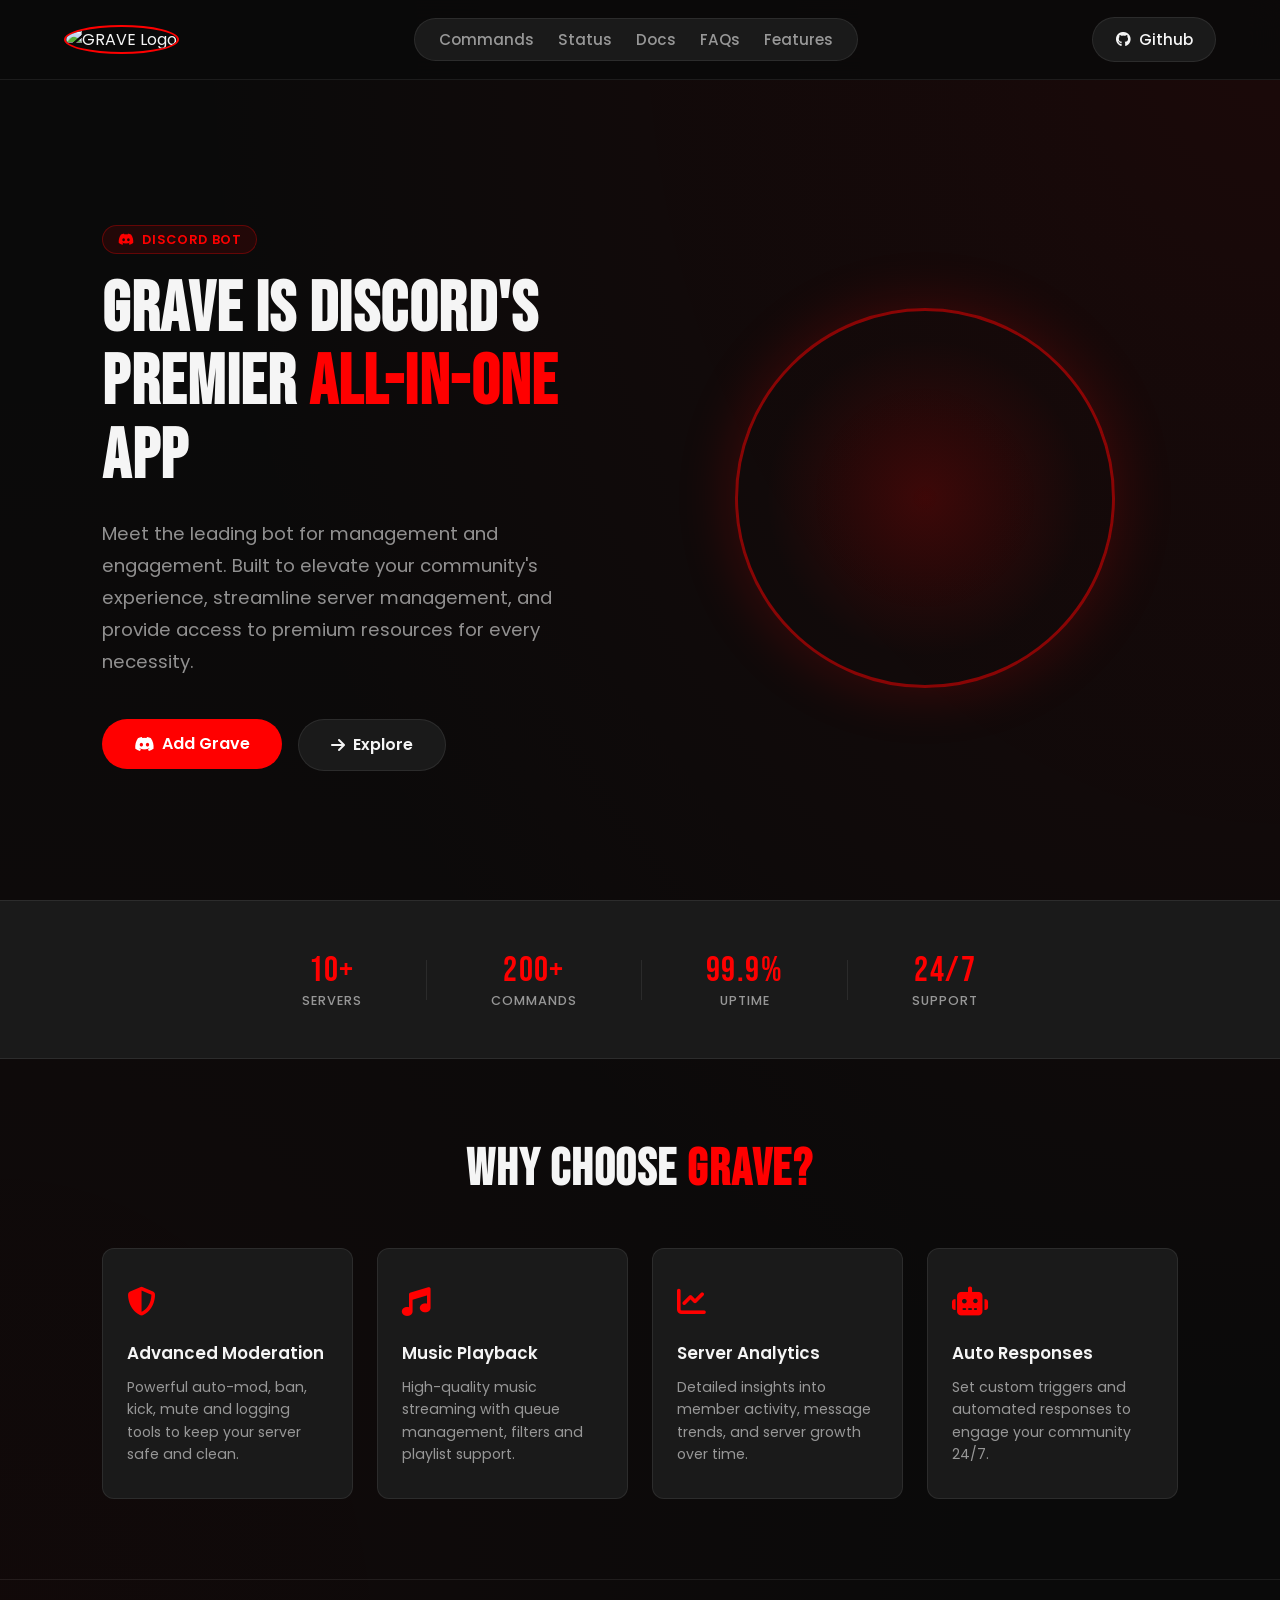
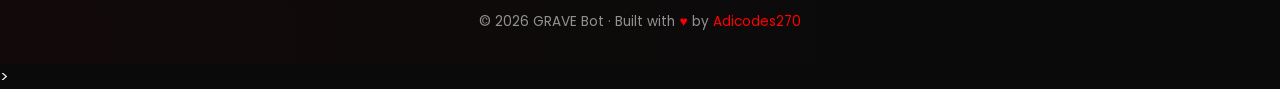
==== index.html @ 36f9e721 "Add files via upload" ====
<!DOCTYPE html>
<html lang="en">
<head>
    <meta charset="UTF-8">
    <meta name="viewport" content="width=device-width, initial-scale=1.0">
    <link rel="stylesheet" href="https://cdnjs.cloudflare.com/ajax/libs/font-awesome/6.4.0/css/all.min.css" />
    <link href="https://fonts.googleapis.com/css2?family=Bebas+Neue&family=Poppins:wght@300;400;500;600;700&display=swap" rel="stylesheet" />
    <link rel="stylesheet" href="index.css" />
    <link rel="icon" type="image/x-icon" href="assets/grave.ico">
    <title>GRAVE — Ultimate DC Managing Bot</title>
</head>
<body>
    <div class="container">

        <!-- NAVBAR -->
        <nav class="navbar">
            <div class="heading">
                <a href="https://discord.com/oauth2/authorize?client_id=1489199956052017224&permissions=8&integration_type=0&scope=applications.commands+bot">
                    <img src="assets/grave.webp" alt="GRAVE Logo">
                </a>
            </div>

            <!-- Hamburger for mobile -->
            <button class="hamburger" id="hamburger" aria-label="Toggle menu">
                <span></span><span></span><span></span>
            </button>

            <ul class="nav-links" id="nav-links">
                <li><a href="command.html">Commands</a></li>
                <li><a href="status.html">Status</a></li>
                <li><a href="docs.html">Docs</a></li>
                <li><a href="faqs.html">FAQs</a></li>
                <li><a href="features.html">Features</a></li>
            </ul>

            <a href="https://github.com/Adicodes270/grave-dc-bot" target="_blank" class="github-btn">
                <button>
                    <i class="fa-brands fa-github"></i> Github
                </button>
            </a>
        </nav>

        <!-- HERO -->
        <section class="hero-section">
            <div class="hero-content">
                <span class="hero-badge"><i class="fa-brands fa-discord"></i> Discord Bot</span>
                <h1>GRAVE is Discord's<br>premier <span class="accent">all-in-one</span> app</h1>
                <p>Meet the leading bot for management and engagement. Built to elevate your community's experience, streamline server management, and provide access to premium resources for every necessity.</p>
                <div class="hero-btn-container">
                    <a href="https://discord.com/oauth2/authorize?client_id=1489199956052017224&permissions=8&integration_type=0&scope=applications.commands+bot" target="_blank">
                        <button class="button-hero primary"><i class="fa-brands fa-discord"></i> Add Grave</button>
                    </a>
                    <a href="https://discord.gg/j4jb6y2wFG" target="_blank">
                        <button class="button-hero secondary"><i class="fa-solid fa-arrow-right"></i> Explore</button>
                    </a>
                </div>
            </div>
            <div class="hero-visual">
                <div class="glow-ring"></div>
                <img src="assets/grave.webp" alt="GRAVE Bot" class="hero-img" />
            </div>
        </section>

        <!-- STATS STRIP -->
        <section class="stats-strip">
            <div class="stat"><span class="stat-num">10+</span><span class="stat-label">Servers</span></div>
            <div class="stat-divider"></div>
            <div class="stat"><span class="stat-num">200+</span><span class="stat-label">Commands</span></div>
            <div class="stat-divider"></div>
            <div class="stat"><span class="stat-num">99.9%</span><span class="stat-label">Uptime</span></div>
            <div class="stat-divider"></div>
            <div class="stat"><span class="stat-num">24/7</span><span class="stat-label">Support</span></div>
        </section>

        <!-- FEATURES PREVIEW -->
        <section class="features-preview" id="Features">
            <h2 class="section-title">Why Choose <span class="accent">GRAVE?</span></h2>
            <div class="features-grid">
                <div class="feature-card">
                    <div class="feature-icon"><i class="fa-solid fa-shield-halved"></i></div>
                    <h3>Advanced Moderation</h3>
                    <p>Powerful auto-mod, ban, kick, mute and logging tools to keep your server safe and clean.</p>
                </div>
                <div class="feature-card">
                    <div class="feature-icon"><i class="fa-solid fa-music"></i></div>
                    <h3>Music Playback</h3>
                    <p>High-quality music streaming with queue management, filters and playlist support.</p>
                </div>
                <div class="feature-card">
                    <div class="feature-icon"><i class="fa-solid fa-chart-line"></i></div>
                    <h3>Server Analytics</h3>
                    <p>Detailed insights into member activity, message trends, and server growth over time.</p>
                </div>
                <div class="feature-card">
                    <div class="feature-icon"><i class="fa-solid fa-robot"></i></div>
                    <h3>Auto Responses</h3>
                    <p>Set custom triggers and automated responses to engage your community 24/7.</p>
                </div>
            </div>
        </section>

        <!-- FOOTER -->
        <footer class="footer">
            <p>© 2026 GRAVE Bot · Built with <span class="accent">♥</span> by <a href="https://github.com/Adicodes270" target="_blank">Adicodes270</a></p>
        </footer>

    </div>

    <script src="script.js"></script>
</body>
</html>>
---- index.css ----
:root {
    --red: hsl(0, 100%, 50%);
    --red-dark: hsl(0, 100%, 35%);
    --red-glow: hsla(0, 100%, 50%, 0.25);
    --bg: hsl(0, 0%, 4%);
    --bg2: hsl(0, 0%, 7%);
    --surface: hsl(0, 0%, 10%);
    --surface2: hsl(0, 0%, 14%);
    --border: hsla(0, 0%, 100%, 0.08);
    --text: hsl(0, 0%, 96%);
    --text-muted: hsla(0, 0%, 100%, 0.55);
    --font-display: 'Bebas Neue', sans-serif;
    --font-body: 'Poppins', sans-serif;
    --radius: 0.75rem;
    --nav-h: 5rem;
}

*, *::before, *::after { box-sizing: border-box; margin: 0; padding: 0; }

html { scroll-behavior: smooth; }

body {
    background-color: var(--bg);
    color: var(--text);
    font-family: var(--font-body);
    min-height: 100vh;
}

a { text-decoration: none; color: inherit; }

.container {
    min-height: 100vh;
    background: radial-gradient(ellipse at top right, hsla(0,100%,30%,0.12) 0%, transparent 60%),
                radial-gradient(ellipse at bottom left, hsla(0,100%,20%,0.08) 0%, transparent 55%),
                var(--bg);
}

/* ── NAVBAR ── */
.navbar {
    position: sticky;
    top: 0;
    z-index: 100;
    display: flex;
    align-items: center;
    justify-content: space-between;
    padding: 0 5%;
    height: var(--nav-h);
    background: hsla(0, 0%, 4%, 0.85);
    backdrop-filter: blur(16px);
    border-bottom: 1px solid var(--border);
}

.heading img {
    height: 3rem;
    width: 3rem;
    object-fit: cover;
    border-radius: 50%;
    border: 2px solid var(--red);
    transition: box-shadow 0.3s;
}
.heading img:hover { box-shadow: 0 0 18px var(--red-glow); }

.nav-links {
    display: flex;
    list-style: none;
    background: var(--surface);
    padding: 0.5rem 1.5rem;
    border-radius: 3rem;
    gap: 1.5rem;
    align-items: center;
    border: 1px solid var(--border);
}

.nav-links a {
    color: var(--text-muted);
    font-weight: 500;
    font-size: 0.95rem;
    transition: color 0.25s;
    white-space: nowrap;
}
.nav-links a:hover { color: var(--red); }

.github-btn button {
    display: flex;
    align-items: center;
    gap: 0.5rem;
    background: var(--surface);
    color: var(--text);
    border: 1px solid var(--border);
    padding: 0.6rem 1.4rem;
    border-radius: 3rem;
    cursor: pointer;
    font-family: var(--font-body);
    font-weight: 500;
    font-size: 0.95rem;
    transition: all 0.25s;
    white-space: nowrap;
}
.github-btn button:hover {
    background: var(--red);
    border-color: var(--red);
    color: #fff;
}

/* Hamburger */
.hamburger {
    display: none;
    flex-direction: column;
    gap: 5px;
    background: none;
    border: none;
    cursor: pointer;
    padding: 0.4rem;
    z-index: 200;
}
.hamburger span {
    display: block;
    width: 24px;
    height: 2px;
    background: var(--text);
    border-radius: 2px;
    transition: all 0.3s;
}
.hamburger.open span:nth-child(1) { transform: translateY(7px) rotate(45deg); }
.hamburger.open span:nth-child(2) { opacity: 0; }
.hamburger.open span:nth-child(3) { transform: translateY(-7px) rotate(-45deg); }

/* ── HERO ── */
.hero-section {
    display: grid;
    grid-template-columns: 1fr 1fr;
    align-items: center;
    padding: 6rem 8% 5rem;
    gap: 4rem;
    min-height: calc(100vh - var(--nav-h));
}

.hero-badge {
    display: inline-flex;
    align-items: center;
    gap: 0.5rem;
    background: hsla(0,100%,50%,0.1);
    border: 1px solid hsla(0,100%,50%,0.3);
    color: var(--red);
    font-size: 0.8rem;
    font-weight: 600;
    padding: 0.3rem 0.9rem;
    border-radius: 2rem;
    letter-spacing: 0.05em;
    text-transform: uppercase;
    margin-bottom: 1.2rem;
}

.hero-content h1 {
    font-family: var(--font-display);
    font-size: clamp(2.8rem, 5.5vw, 5.5rem);
    line-height: 1.05;
    letter-spacing: 0.02em;
    margin-bottom: 1.4rem;
    color: var(--text);
}

.accent { color: var(--red); }

.hero-content p {
    font-size: clamp(0.95rem, 1.5vw, 1.15rem);
    color: var(--text-muted);
    line-height: 1.75;
    margin-bottom: 2.5rem;
    max-width: 520px;
}

.hero-btn-container {
    display: flex;
    gap: 1rem;
    flex-wrap: wrap;
}

.button-hero {
    display: inline-flex;
    align-items: center;
    gap: 0.5rem;
    padding: 0.8rem 2rem;
    border-radius: 3rem;
    font-family: var(--font-body);
    font-size: 1rem;
    font-weight: 600;
    cursor: pointer;
    border: none;
    transition: all 0.3s;
}
.button-hero.primary {
    background: var(--red);
    color: #fff;
}
.button-hero.primary:hover {
    background: var(--red-dark);
    box-shadow: 0 0 28px var(--red-glow);
    transform: translateY(-2px);
}
.button-hero.secondary {
    background: var(--surface);
    color: var(--text);
    border: 1px solid var(--border);
}
.button-hero.secondary:hover {
    background: var(--surface2);
    border-color: var(--red);
    color: var(--red);
    transform: translateY(-2px);
}

/* Hero visual */
.hero-visual {
    display: flex;
    align-items: center;
    justify-content: center;
    position: relative;
}

.glow-ring {
    position: absolute;
    width: 320px;
    height: 320px;
    border-radius: 50%;
    background: radial-gradient(circle, hsla(0,100%,50%,0.18) 0%, transparent 70%);
    animation: pulse 3s ease-in-out infinite;
}

@keyframes pulse {
    0%, 100% { transform: scale(1); opacity: 0.7; }
    50% { transform: scale(1.1); opacity: 1; }
}

.hero-img {
    width: clamp(220px, 30vw, 380px);
    height: clamp(220px, 30vw, 380px);
    object-fit: cover;
    border-radius: 50%;
    border: 3px solid hsla(0,100%,50%,0.5);
    box-shadow: 0 0 60px hsla(0,100%,50%,0.2);
    position: relative;
    z-index: 1;
}

/* ── STATS STRIP ── */
.stats-strip {
    display: flex;
    align-items: center;
    justify-content: center;
    gap: 0;
    padding: 2.5rem 5%;
    background: var(--surface);
    border-top: 1px solid var(--border);
    border-bottom: 1px solid var(--border);
    flex-wrap: wrap;
    gap: 1rem;
}

.stat {
    display: flex;
    flex-direction: column;
    align-items: center;
    padding: 0.5rem 3rem;
}

.stat-num {
    font-family: var(--font-display);
    font-size: 2.2rem;
    color: var(--red);
    letter-spacing: 0.04em;
}

.stat-label {
    font-size: 0.8rem;
    color: var(--text-muted);
    text-transform: uppercase;
    letter-spacing: 0.08em;
    font-weight: 500;
}

.stat-divider {
    width: 1px;
    height: 2.5rem;
    background: var(--border);
}

/* ── FEATURES PREVIEW ── */
.features-preview {
    padding: 5rem 8%;
}

.section-title {
    font-family: var(--font-display);
    font-size: clamp(2rem, 4vw, 3.5rem);
    text-align: center;
    margin-bottom: 3rem;
    letter-spacing: 0.03em;
}

.features-grid {
    display: grid;
    grid-template-columns: repeat(4, 1fr);
    gap: 1.5rem;
}

.feature-card {
    background: var(--surface);
    border: 1px solid var(--border);
    border-radius: var(--radius);
    padding: 2rem 1.5rem;
    transition: all 0.3s;
}

.feature-card:hover {
    border-color: hsla(0,100%,50%,0.4);
    transform: translateY(-4px);
    box-shadow: 0 8px 32px hsla(0,100%,50%,0.1);
}

.feature-icon {
    font-size: 1.8rem;
    color: var(--red);
    margin-bottom: 1rem;
}

.feature-card h3 {
    font-size: 1.05rem;
    font-weight: 600;
    margin-bottom: 0.6rem;
}

.feature-card p {
    font-size: 0.88rem;
    color: var(--text-muted);
    line-height: 1.6;
}

/* ── FOOTER ── */
.footer {
    text-align: center;
    padding: 2rem 5%;
    border-top: 1px solid var(--border);
    font-size: 0.85rem;
    color: var(--text-muted);
}

.footer a { color: var(--red); }
.footer a:hover { text-decoration: underline; }

/* ═══════════════════════════════════════
   RESPONSIVE — TABLET (≤ 900px)
═══════════════════════════════════════ */
@media (max-width: 900px) {
    .features-grid { grid-template-columns: repeat(2, 1fr); }

    .hero-section {
        grid-template-columns: 1fr;
        padding: 4rem 6% 3rem;
        text-align: center;
        gap: 3rem;
    }

    .hero-content p { margin: 0 auto 2.5rem; }
    .hero-btn-container { justify-content: center; }
    .hero-visual { order: -1; }

    .stat { padding: 0.5rem 1.5rem; }
    .stat-divider { display: none; }
}

/* ═══════════════════════════════════════
   RESPONSIVE — MOBILE (≤ 640px)
═══════════════════════════════════════ */
@media (max-width: 640px) {
    :root { --nav-h: 4rem; }

    /* Nav */
    .hamburger { display: flex; }

    .github-btn { display: none; }

    .nav-links {
        position: fixed;
        top: var(--nav-h);
        left: 0;
        right: 0;
        flex-direction: column;
        background: hsl(0,0%,6%);
        padding: 1.5rem 2rem;
        border-radius: 0;
        gap: 1.2rem;
        border: none;
        border-bottom: 1px solid var(--border);
        transform: translateY(-120%);
        opacity: 0;
        transition: all 0.35s cubic-bezier(0.4,0,0.2,1);
        pointer-events: none;
        z-index: 99;
    }

    .nav-links.open {
        transform: translateY(0);
        opacity: 1;
        pointer-events: all;
    }

    .nav-links a { font-size: 1.1rem; }

    /* Hero */
    .hero-section { padding: 3rem 5% 2.5rem; gap: 2rem; }
    .hero-img { width: 180px; height: 180px; }
    .glow-ring { width: 220px; height: 220px; }

    .hero-btn-container { flex-direction: column; align-items: center; }
    .button-hero { width: 100%; max-width: 280px; justify-content: center; }

    /* Stats */
    .stats-strip {
        display: grid;
        grid-template-columns: 1fr 1fr;
        gap: 0;
    }
    .stat-divider { display: none; }
    .stat {
        padding: 1.2rem 1rem;
        border: 1px solid var(--border);
    }

    /* Features */
    .features-preview { padding: 3rem 5%; }
    .features-grid { grid-template-columns: 1fr; gap: 1rem; }
}}
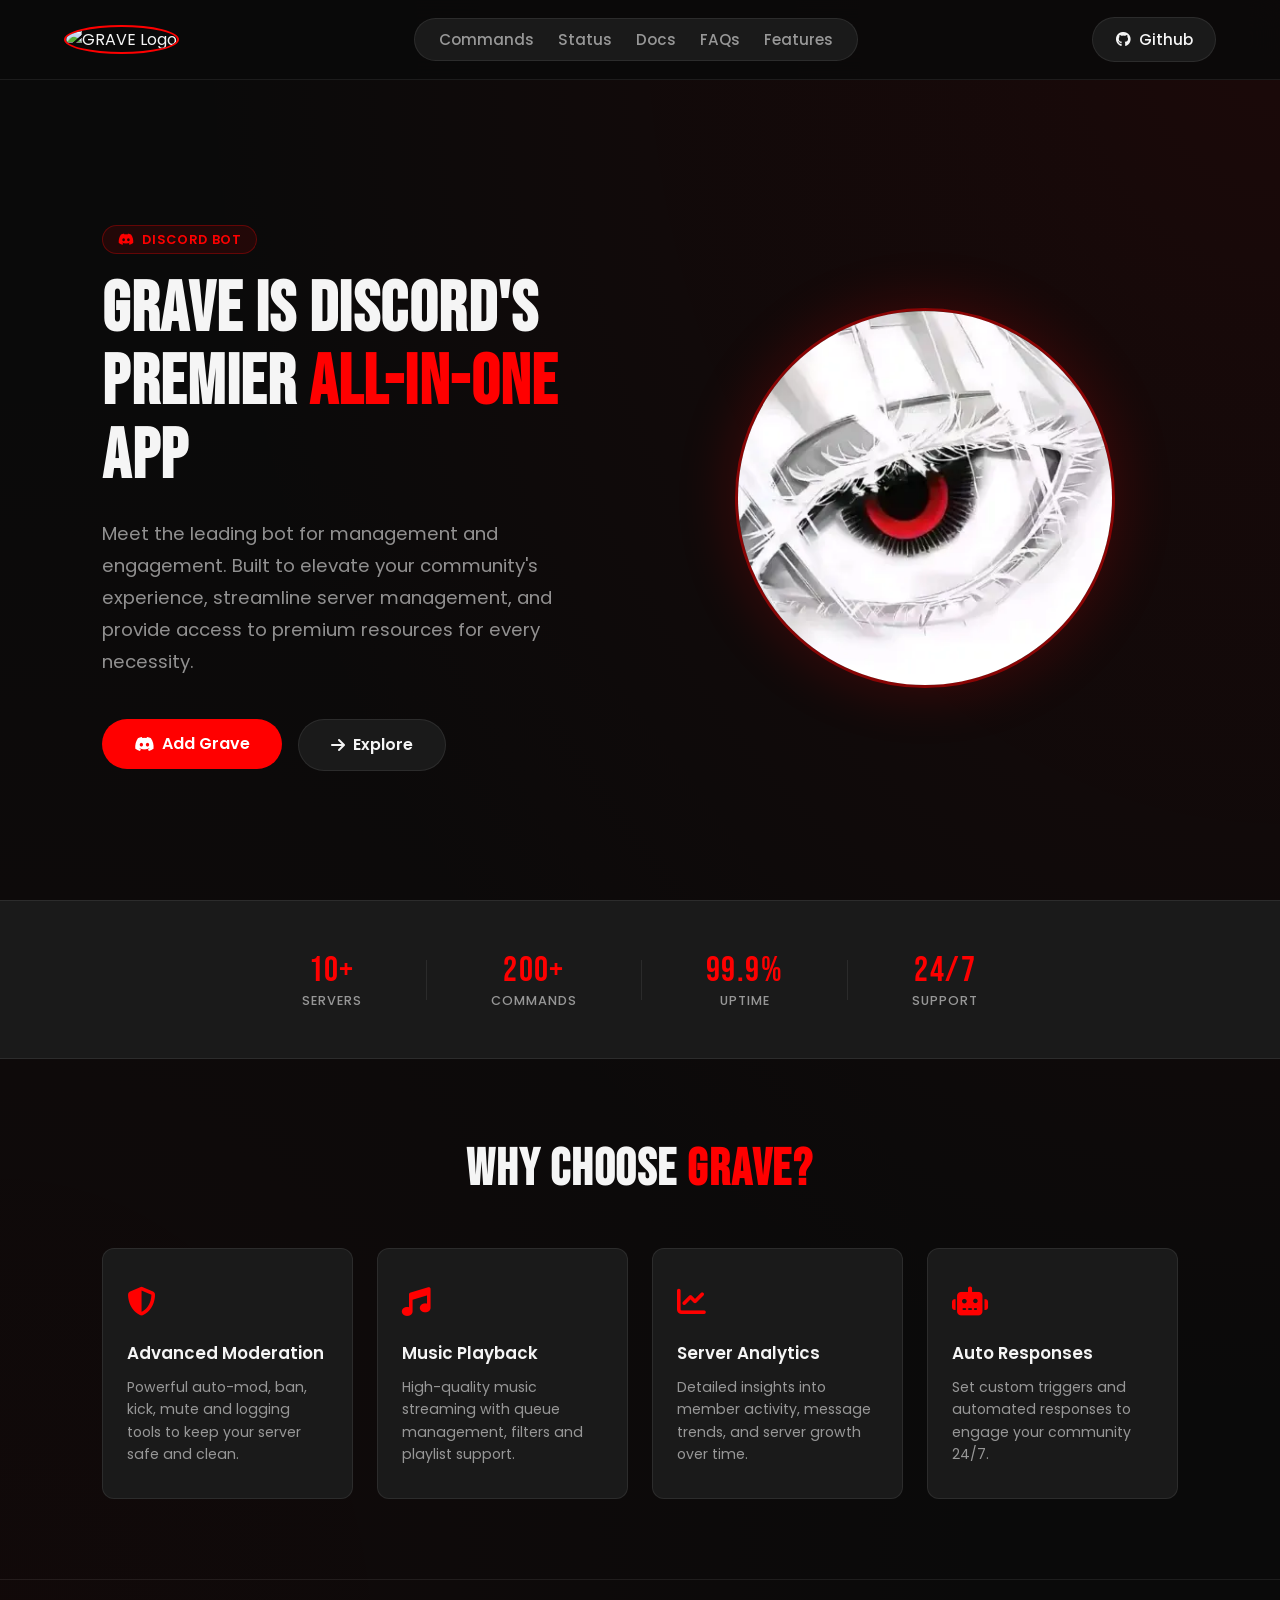
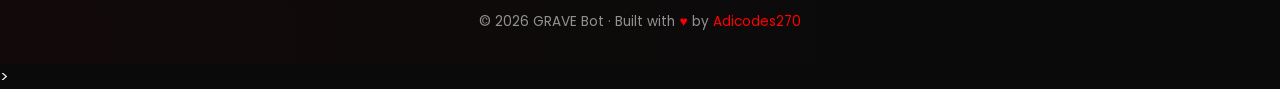
==== commit 334ce036: "Add files via upload" ====
--- a/index.html
+++ b/index.html
@@ -6,7 +6,7 @@
     <link rel="stylesheet" href="https://cdnjs.cloudflare.com/ajax/libs/font-awesome/6.4.0/css/all.min.css" />
     <link href="https://fonts.googleapis.com/css2?family=Bebas+Neue&family=Poppins:wght@300;400;500;600;700&display=swap" rel="stylesheet" />
     <link rel="stylesheet" href="index.css" />
-    <link rel="icon" type="image/x-icon" href="assets/grave.ico">
+    <link rel="icon" type="image/x-icon" href="grave.ico">
     <title>GRAVE — Ultimate DC Managing Bot</title>
 </head>
 <body>
@@ -57,7 +57,7 @@
             </div>
             <div class="hero-visual">
                 <div class="glow-ring"></div>
-                <img src="assets/grave.webp" alt="GRAVE Bot" class="hero-img" />
+                <img src="grave.webp" alt="GRAVE Bot" class="hero-img" />
             </div>
         </section>
 
